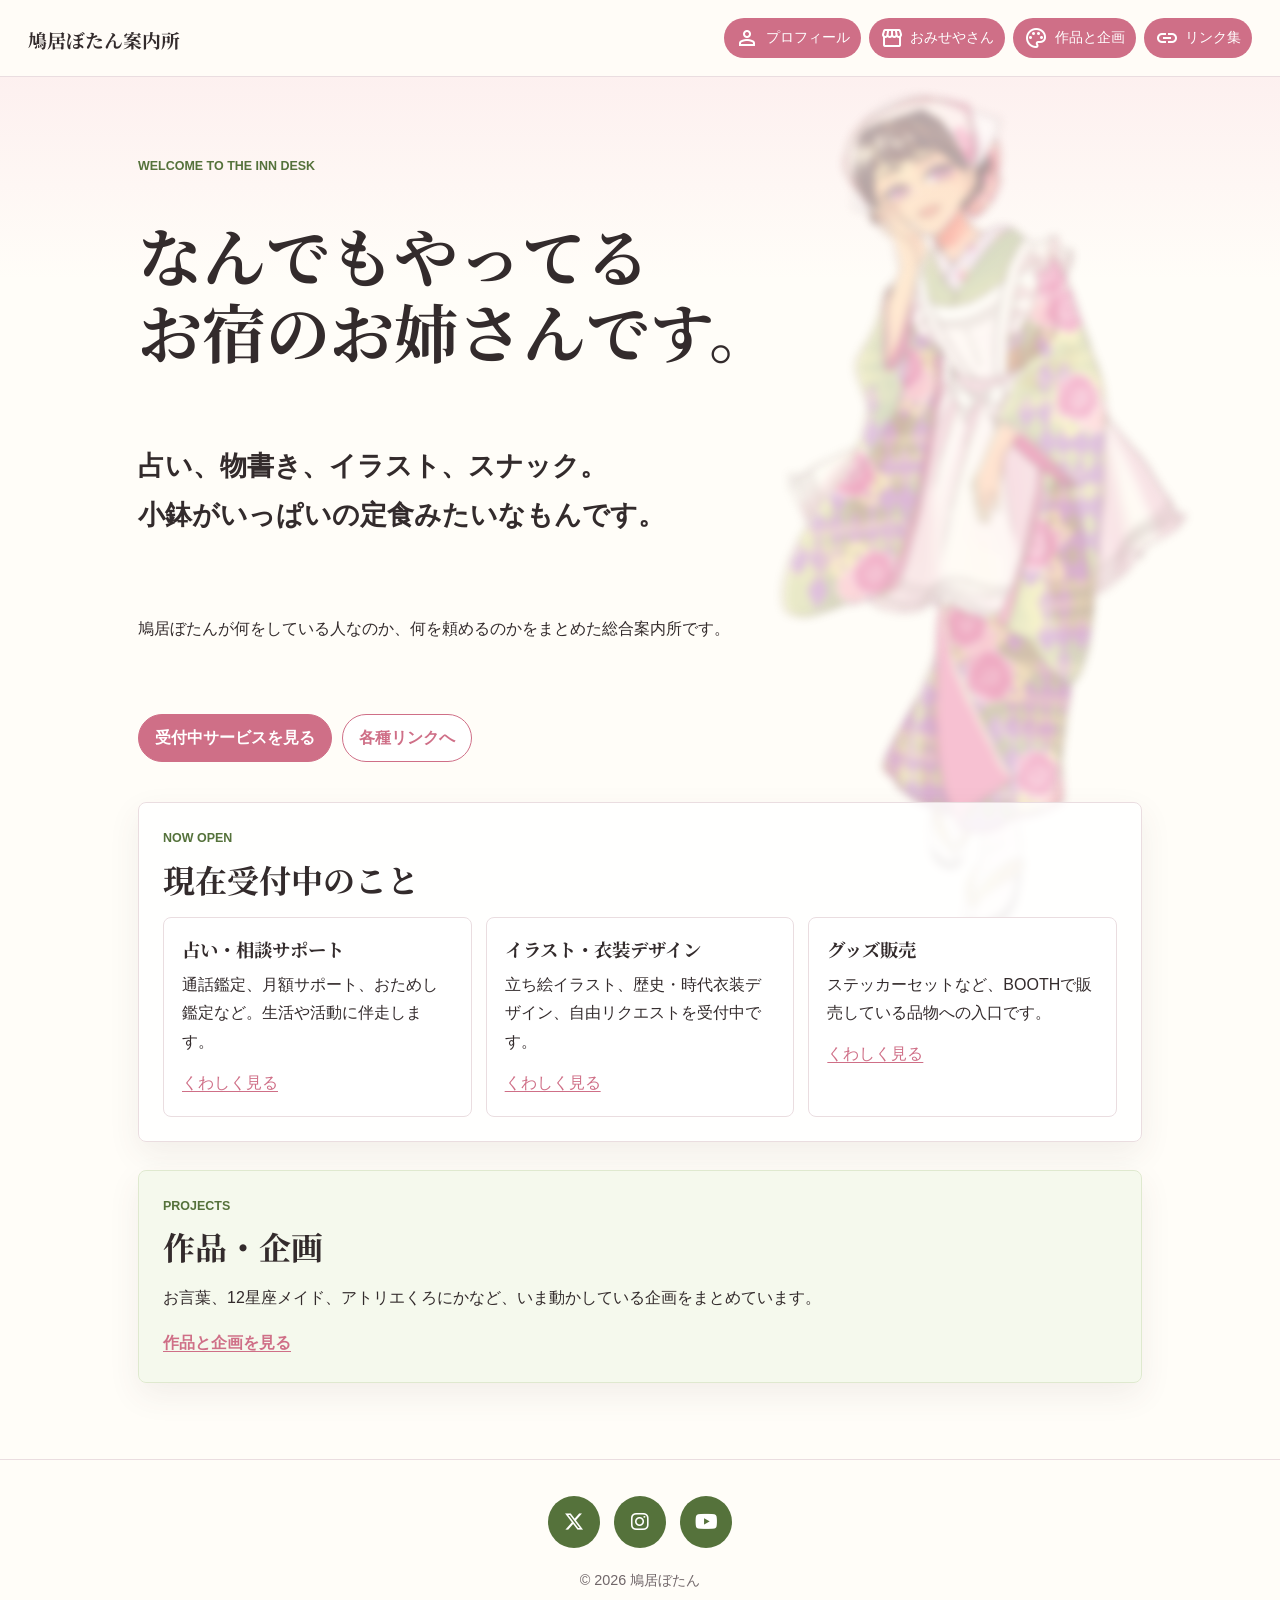
==== index.html @ b20569d3 "サイト公開" ====
<!doctype html>
<html lang="ja">

<head>
  <meta charset="utf-8">
  <meta name="viewport" content="width=device-width, initial-scale=1">
  <title>鳩居ぼたん案内所</title>
  <meta name="description" content="鳩居ぼたんの活動、商品、サービスへの総合案内所です。">
  <meta property="og:title" content="鳩居ぼたん案内所">
  <meta property="og:description" content="なんでもやってるお宿のお姉さんです。">
  <meta property="og:image" content="assets\images\OGP.png">
  <meta property="og:type" content="website">
  <link rel="icon" href="favicon.ico" sizes="any">
  <link rel="shortcut icon" href="favicon.ico">
  <link rel="stylesheet" href="assets/css/style.css">
  <link rel="preconnect" href="https://fonts.googleapis.com">
  <link rel="preconnect" href="https://fonts.gstatic.com" crossorigin>
  <link href="https://fonts.googleapis.com/css2?family=Noto+Serif+JP:wght@400;500;700&display=swap" rel="stylesheet">
  <link rel="stylesheet" href="https://fonts.googleapis.com/css2?family=Material+Symbols+Outlined" />
  <link rel="stylesheet" href="https://cdnjs.cloudflare.com/ajax/libs/font-awesome/6.7.2/css/all.min.css">
</head>

<body>
  <header class="site-header">
    <a class="site-title" href="index.html">鳩居ぼたん案内所</a>
    <nav class="site-nav" aria-label="共通ナビゲーション">

      <a href="profile.html">
        <span class="material-symbols-outlined">person</span>
        <span class="nav-label">プロフィール</span>
      </a>

      <a href="services.html">
        <span class="material-symbols-outlined">storefront</span>
        <span class="nav-label">おみせやさん</span>
      </a>

      <a href="works.html">
        <span class="material-symbols-outlined">palette</span>
        <span class="nav-label">作品と企画</span>
      </a>

      <a href="links.html">
        <span class="material-symbols-outlined">link</span>
        <span class="nav-label">リンク集</span>
      </a>

    </nav>
  </header>

  <main>
    <section class="hero">
      <p class="eyebrow">Welcome to the inn desk</p>
      <h1>なんでもやってる<br>お宿のお姉さんです。</h1>
      <p class="catch">
        占い、物書き、イラスト、スナック。<br>
        小鉢がいっぱいの定食みたいなもんです。
      </p>
      <p>
        鳩居ぼたんが何をしている人なのか、何を頼めるのかをまとめた総合案内所です。
      </p>
      <div class="hero-actions">
        <a class="button primary" href="services.html">受付中サービスを見る</a>
        <a class="button" href="links.html">各種リンクへ</a>
      </div>
    </section>

    <section class="section">
      <div class="section-heading">
        <p class="eyebrow">Now open</p>
        <h2>現在受付中のこと</h2>
      </div>
      <div class="card-grid">
        <article class="card">
          <h3>占い・相談サポート</h3>
          <p>通話鑑定、月額サポート、おためし鑑定など。生活や活動に伴走します。</p>
          <a href="services.html#uranai">くわしく見る</a>
        </article>
        <article class="card">
          <h3>イラスト・衣装デザイン</h3>
          <p>立ち絵イラスト、歴史・時代衣装デザイン、自由リクエストを受付中です。</p>
          <a href="services.html#illust">くわしく見る</a>
        </article>
        <article class="card">
          <h3>グッズ販売</h3>
          <p>ステッカーセットなど、BOOTHで販売している品物への入口です。</p>
          <a href="services.html#goods">くわしく見る</a>
        </article>
      </div>
    </section>

    <section class="section soft">
      <div class="section-heading">
        <p class="eyebrow">Projects</p>
        <h2>作品・企画</h2>
      </div>
      <p>
        お言葉、12星座メイド、アトリエくろにかなど、いま動かしている企画をまとめています。
      </p>
      <a class="text-link" href="works.html">作品と企画を見る</a>
    </section>

  </main>

  <footer class="site-footer">

    <div class="footer-links">

      <a href="https://x.com/peony_poppo" aria-label="X">
        <i class="fa-brands fa-x-twitter"></i>
      </a>

      <a href="https://www.instagram.com/peony_poppo/" aria-label="Instagram">
        <i class="fa-brands fa-instagram"></i>
      </a>

      <a href="https://www.youtube.com/" aria-label="YouTube">
        <i class="fa-brands fa-youtube"></i>
      </a>

    </div>

    <p>&copy; 2026 鳩居ぼたん</p>

  </footer>
</body>

</html>
---- assets/css/style.css ----
:root {
  --sakura: #f7c9d5;
  --sakura-deep: #cf6f87;
  --kusa: #9fbe78;
  --kusa-deep: #55723b;
  --cream: #fffdf8;
  --paper: #ffffff;
  --ink: #332b2c;
  --muted: #706669;
  --line: #eadde0;
  --shadow: 0 12px 32px rgba(83, 60, 65, 0.08);
}

* {
  box-sizing: border-box;
}

body {
  margin: 0;
  color: var(--ink);
  background:
    linear-gradient(180deg, rgba(247, 201, 213, 0.34), rgba(255, 253, 248, 0) 280px),
    var(--cream);
  font-family:
    -apple-system,
    BlinkMacSystemFont,
    "Yu Gothic",
    sans-serif;

  h1,
  h2,
  h3,
  .site-title {
    font-family: "Noto Serif JP", serif;
  }

  line-height: 1.8;
}

a {
  color: var(--sakura-deep);
  text-decoration-thickness: 0.08em;
  text-underline-offset: 0.18em;
}

a:hover {
  color: var(--kusa-deep);
}

.site-header {
  position: sticky;
  display: flex;
  flex-direction: column;
  gap: 14px;
  padding: 18px 18px 14px;
  border-bottom: 1px solid var(--line);
  background: rgba(255, 253, 248, 0.92);
}

.site-title {
  color: var(--ink);
  font-weight: 700;
  font-size: 1.18rem;
  text-decoration: none;
}

.site-nav {
  display: flex;
  gap: 8px;
  overflow-x: auto;
  padding-bottom: 4px;
}

.site-nav a {
  background: var(--sakura-deep);
  color: white;
  border: none;

  transition:
    transform .15s ease,
    opacity .15s ease;
  flex: 0 0 auto;
  padding: 7px 11px;
  border-radius: 999px;
  font-size: 0.9rem;
  text-decoration: none;
  display: flex;
  align-items: center;
  gap: .4rem;
}

.site-nav a .material-symbols-outlined {
  color: white;
}

.site-nav a:hover {
  opacity: .9;
  transform: translateY(2px);
}

.site-nav a[aria-current="page"] {
  background: var(--kusa-deep);
}

main {
  width: min(100%, 1040px);
  margin: 0 auto;
  padding: 24px 18px 48px;
}

.hero {
  display: grid;
  gap: 2rem;
  align-items: center;
}

.hero-image img {
  width: 100%;
  max-width: 360px;
  height: auto;
  display: block;
  margin: 0 auto;
}

.hero,
.page-title,
.section {
  margin: 0 0 28px;
}

.hero {
  padding: 30px 0 12px;
}

.hero h1,
.page-title h1 {
  max-width: 760px;
  margin: 0 0 14px;
  font-size: clamp(2rem, 8vw, 4rem);
  line-height: 1.18;
}

.catch {
  max-width: 700px;
  font-size: clamp(1.15rem, 4vw, 1.7rem);
  font-weight: 700;
}

.eyebrow {
  margin: 0 0 8px;
  color: var(--kusa-deep);
  font-size: 0.78rem;
  font-weight: 700;
  letter-spacing: 0;
  text-transform: uppercase;
}

.hero p,
.page-title p,
.section>p {
  max-width: 760px;
}

.hero-actions {
  display: flex;
  flex-wrap: wrap;
  gap: 10px;
  margin-top: 22px;
}

body::before {
  content: "";

  position: fixed;

  right: -150px;
  top: 50px;

  width: 900px;
  height: 900px;

  background:
    url("../images/botan-main.png") no-repeat center center;

  background-size: contain;

  opacity: .4;

  filter: blur(4px);

  pointer-events: none;
  z-index: -1;
}

.button {
  display: inline-flex;
  align-items: center;
  min-height: 44px;
  padding: 9px 16px;
  border: 1px solid var(--sakura-deep);
  border-radius: 999px;
  background: var(--paper);
  color: var(--sakura-deep);
  font-weight: 700;
  text-decoration: none;
}

.button.primary {
  background: var(--sakura-deep);
  color: #fff;
}

.section {
  padding: 24px;
  border: 1px solid var(--line);
  border-radius: 8px;
  background: rgba(255, 255, 255, 0.82);
  box-shadow: var(--shadow);
}

.section.soft {
  background: rgba(244, 249, 235, 0.88);
  border-color: #dfe9cf;
}

.section-heading {
  margin-bottom: 16px;
}

h2 {
  margin: 0 0 14px;
  font-size: clamp(1.45rem, 5vw, 2rem);
  line-height: 1.35;
}

h3 {
  margin: 0 0 8px;
  font-size: 1.15rem;
  line-height: 1.45;
}

.card-grid,
.project-grid {
  display: grid;
  gap: 14px;
}

.card,
.project-card,
.menu-item {
  padding: 18px;
  border: 1px solid var(--line);
  border-radius: 8px;
  background: var(--paper);
}

.card p,
.project-card p,
.menu-item p {
  margin: 0 0 12px;
}

.project-card h2 {
  font-size: 1.8rem;
}

.text-link {
  font-weight: 700;
}

.link-panels,
.link-list {
  display: grid;
  gap: 10px;
}

.link-panels a,
.link-list a {
  display: block;
  padding: 14px 16px;
  border: 1px solid var(--line);
  border-radius: 8px;
  background: var(--paper);
  color: var(--ink);
  font-weight: 700;
  text-decoration: none;
}

.link-list a {
  display: grid;
  gap: 2px;
}

.link-list small {
  color: var(--muted);
  font-weight: 400;
  line-height: 1.6;
}

.small-note {
  color: var(--muted);
  font-size: 0.92rem;
}

.statement {
  padding: 16px 18px;
  border-left: 5px solid var(--kusa);
  background: #fff8fa;
  font-weight: 700;
}

.check-list,
.timeline {
  margin: 0;
  padding-left: 1.2rem;
}

.check-list li,
.timeline li {
  margin-bottom: 8px;
}

.timeline span {
  display: block;
  color: var(--sakura-deep);
  font-weight: 700;
}

.menu-list {
  display: grid;
  gap: 14px;
}

.price {
  color: var(--kusa-deep);
  font-weight: 700;
}

.image-slot {
  display: grid;
  min-height: 150px;
  aspect-ratio: 1 /1;
  margin-bottom: 16px;
  place-items: center;
  border: 1px dashed #d8c6cb;
  border-radius: 8px;
  background: linear-gradient(135deg, rgba(247, 201, 213, 0.45), rgba(244, 249, 235, 0.75));
  color: var(--muted);
  font-size: 0.82rem;
}

.project-image {
  display: block;
  width: 100%;
  margin-bottom: 16px;
  border-radius: 8px;
  object-fit: cover;
}

.site-footer {
  padding: 36px 18px;
  border-top: 1px solid var(--line);
  text-align: center;
}

.footer-links {
  display: flex;
  justify-content: center;
  gap: 14px;
  margin-bottom: 20px;
}

.footer-links a {
  width: 52px;
  height: 52px;

  display: flex;
  align-items: center;
  justify-content: center;

  border-radius: 999px;

  background: var(--kusa-deep);
  color: white;

  text-decoration: none;

  transition:
    transform .15s ease,
    opacity .15s ease;
}

.footer-links a:hover {
  opacity: .9;
  transform: translateY(2px);
}

.footer-links i {
  font-size: 1.25rem;
}

.footer-links span {
  font-size: 1.25rem;
  font-weight: 700;
  line-height: 1;
}

.site-footer p {
  margin: 0;
  color: var(--muted);
  font-size: .9rem;
}

@media (max-width: 719px) {

  .hero {
    display: flex;
    flex-direction: column;
    align-items: center;
    text-align: center;

    min-height: auto;
    padding-top: 2rem;
  }

  body::before {
    right: -400px;
    bottom: -130px;
  }

  .site-nav a {
    justify-content: center;
    min-width: 48px;
    padding: 10px;
  }

  .nav-label {
    display: none;
  }

  .material-symbols-outlined {
    font-size: 1.4rem;
  }

}

@media (min-width: 720px) {
  .site-header {
    top: 0;
    z-index: 10;
    flex-direction: row;
    align-items: center;
    justify-content: space-between;
    padding-inline: 28px;
  }

  main {
    padding-top: 48px;
  }

  .card-grid,
  .project-grid {
    grid-template-columns: repeat(3, 1fr);
  }

  .link-panels {
    grid-template-columns: repeat(4, 1fr);
  }

  .link-list {
    grid-template-columns: repeat(2, 1fr);
  }

  .timeline span {
    display: inline-block;
    min-width: 8.5em;
  }
}
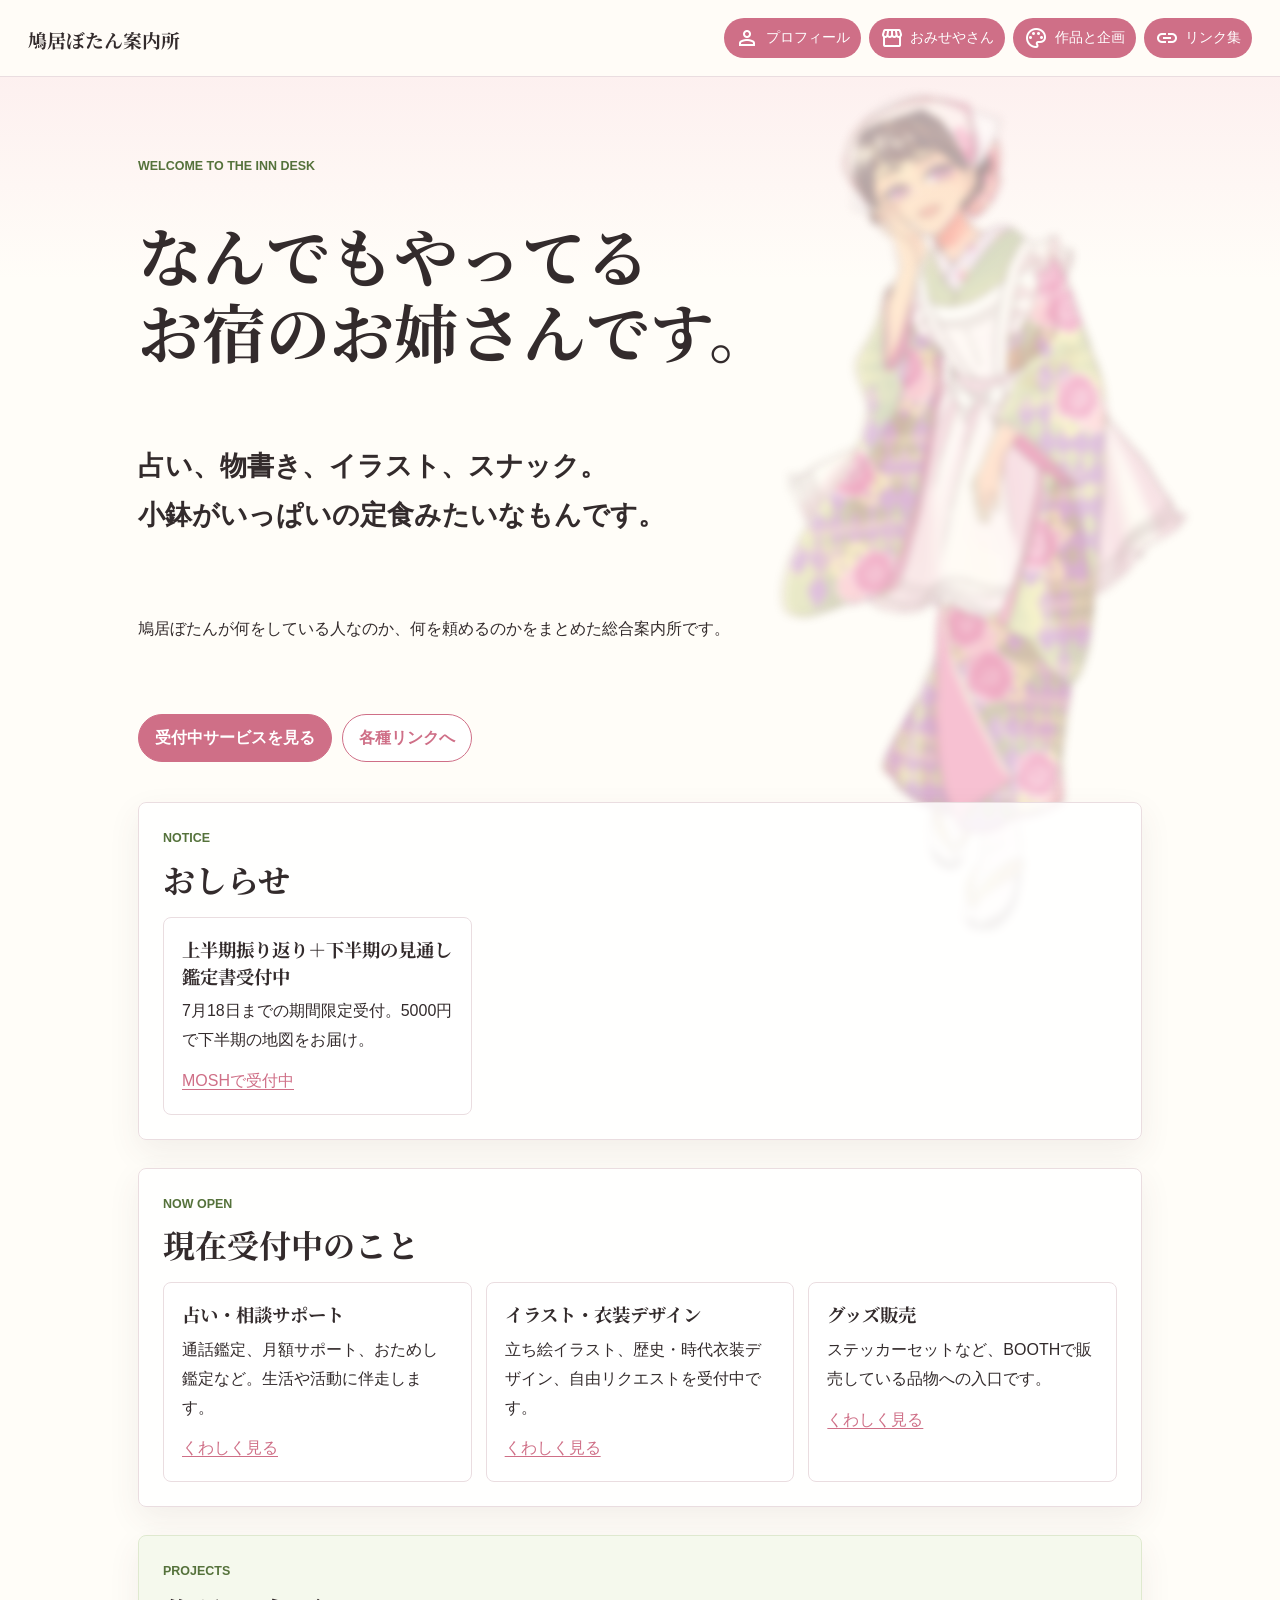
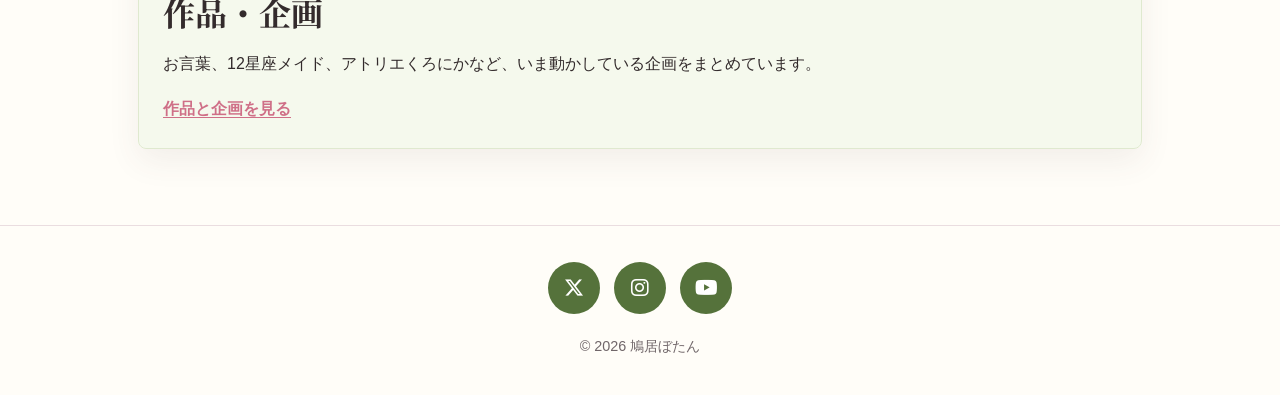
==== commit 8ef395b1: "下半期鑑定おしらせ追加、つなぐリンク追加、外部リンク別タブ化" ====
--- a/index.html
+++ b/index.html
@@ -8,8 +8,9 @@
   <meta name="description" content="鳩居ぼたんの活動、商品、サービスへの総合案内所です。">
   <meta property="og:title" content="鳩居ぼたん案内所">
   <meta property="og:description" content="なんでもやってるお宿のお姉さんです。">
-  <meta property="og:image" content="assets\images\OGP.png">
+  <meta property="og:image" content="https://kagefmie-i.github.io/hatoi-botan-guide/assets/images/OGP.png">
   <meta property="og:type" content="website">
+  <meta name="twitter:card" content="summary_large_image">
   <link rel="icon" href="favicon.ico" sizes="any">
   <link rel="shortcut icon" href="favicon.ico">
   <link rel="stylesheet" href="assets/css/style.css">
@@ -67,6 +68,20 @@
 
     <section class="section">
       <div class="section-heading">
+        <p class="eyebrow">Notice</p>
+        <h2>おしらせ</h2>
+      </div>
+      <div class="card-grid">
+        <article class="card">
+          <h3>上半期振り返り＋下半期の見通し鑑定書受付中</h3>
+          <p>7月18日までの期間限定受付。5000円で下半期の地図をお届け。</p>
+          <a href="https://mosh.jp/services/383291?openExternalBrowser=1" target="_blank"
+            rel="noopener noreferrer">MOSHで受付中</a>
+        </article>
+      </div>
+    </section>
+    <section class="section">
+      <div class="section-heading">
         <p class="eyebrow">Now open</p>
         <h2>現在受付中のこと</h2>
       </div>
@@ -106,15 +121,15 @@
 
     <div class="footer-links">
 
-      <a href="https://x.com/peony_poppo" aria-label="X">
+      <a href="https://x.com/peony_poppo" aria-label="X" target="_blank" rel="noopener noreferrer">
         <i class="fa-brands fa-x-twitter"></i>
       </a>
 
-      <a href="https://www.instagram.com/peony_poppo/" aria-label="Instagram">
+      <a href="https://www.instagram.com/peony_poppo/" aria-label="Instagram" target="_blank" rel="noopener noreferrer">
         <i class="fa-brands fa-instagram"></i>
       </a>
 
-      <a href="https://www.youtube.com/" aria-label="YouTube">
+      <a href="https://www.youtube.com/" aria-label="YouTube" target="_blank" rel="noopener noreferrer">
         <i class="fa-brands fa-youtube"></i>
       </a>
 
--- a/assets/css/style.css
+++ b/assets/css/style.css
@@ -158,7 +158,7 @@
 .hero p,
 .page-title p,
 .section>p {
-  max-width: 760px;
+  max-width: 840px;
 }
 
 .hero-actions {
@@ -349,6 +349,10 @@
   font-size: 0.82rem;
 }
 
+.image-slot.book {
+  aspect-ratio: 1 /1.6;
+}
+
 .project-image {
   display: block;
   width: 100%;
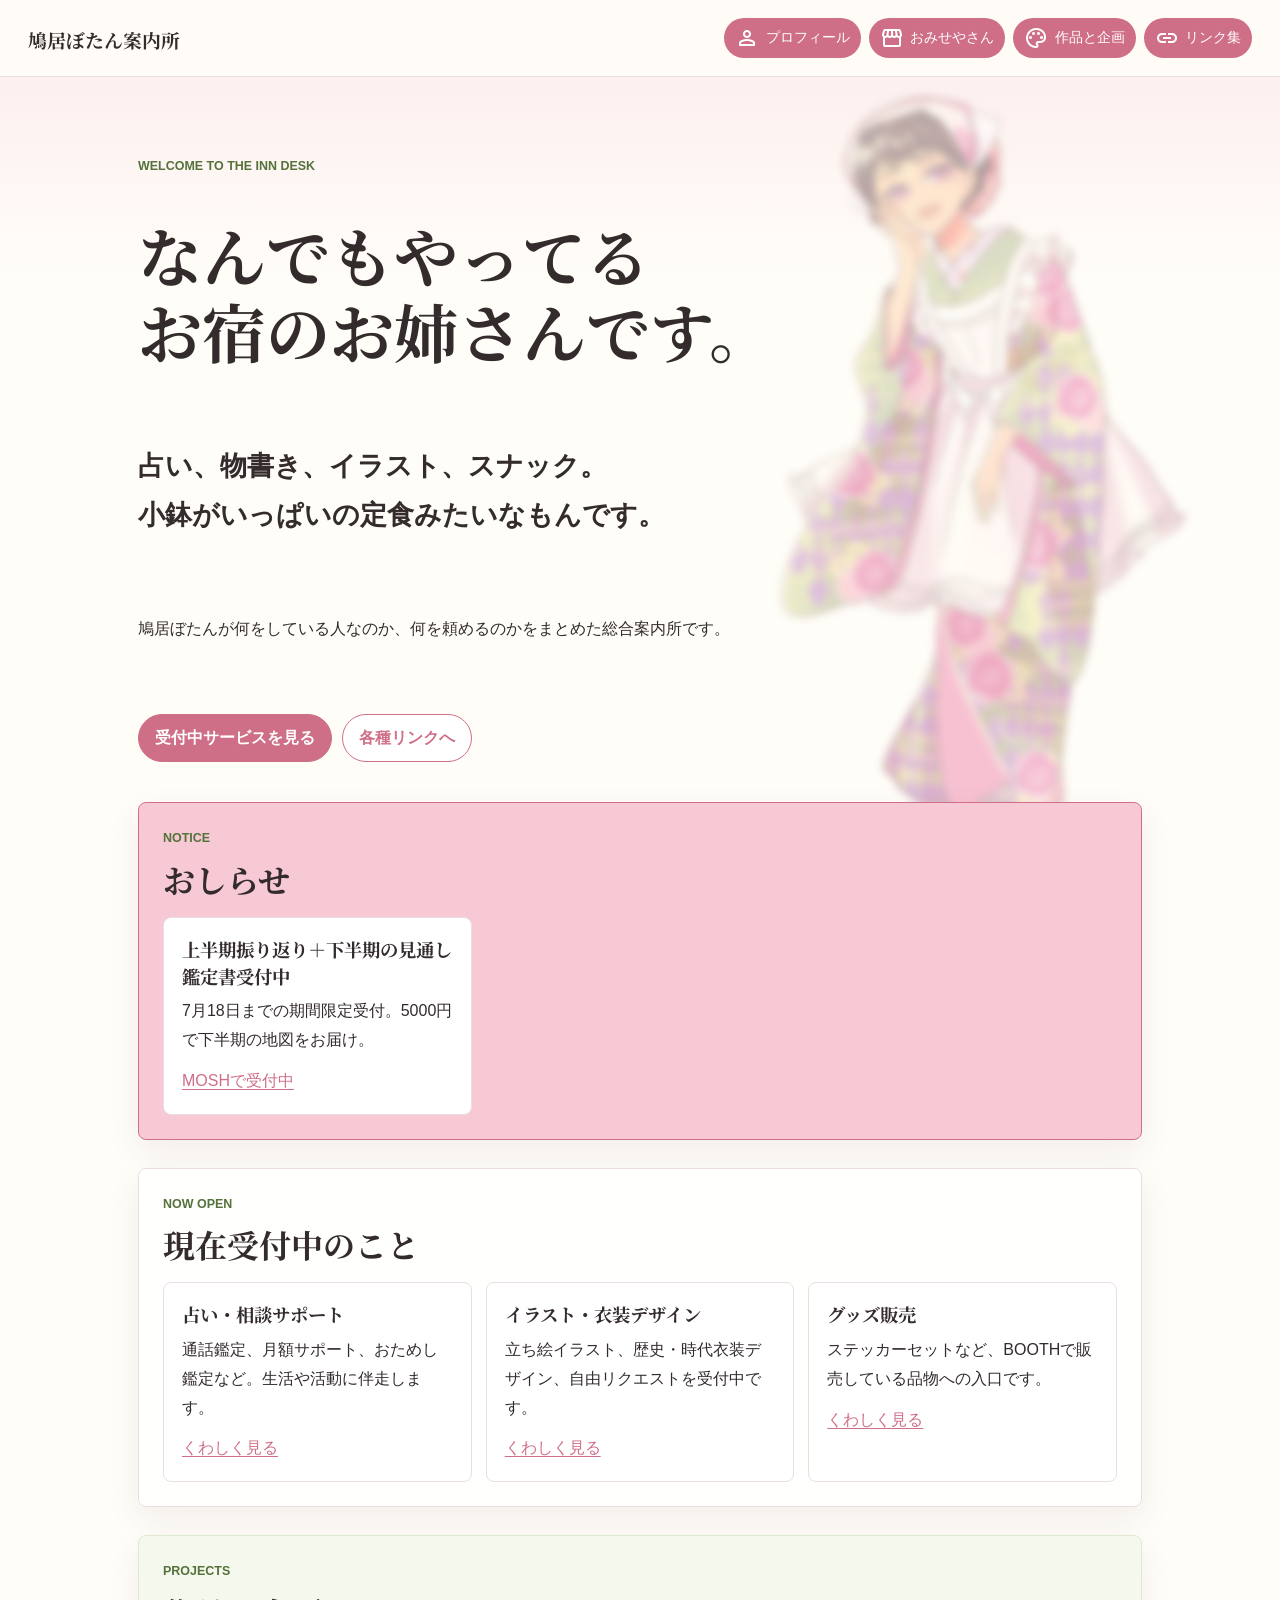
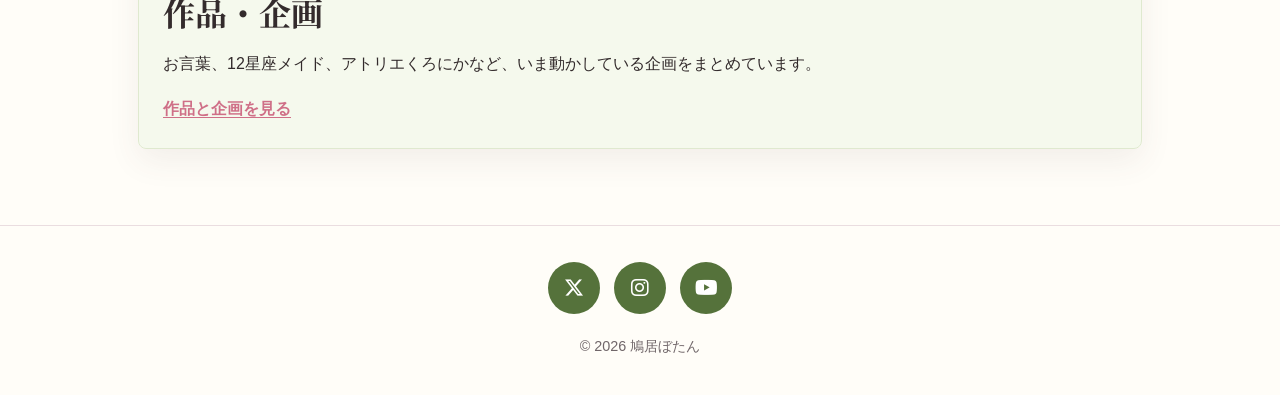
==== commit 46813adb: "おしらせ背景色変更" ====
--- a/index.html
+++ b/index.html
@@ -66,7 +66,7 @@
       </div>
     </section>
 
-    <section class="section">
+    <section class="section notice">
       <div class="section-heading">
         <p class="eyebrow">Notice</p>
         <h2>おしらせ</h2>
@@ -129,7 +129,7 @@
         <i class="fa-brands fa-instagram"></i>
       </a>
 
-      <a href="https://www.youtube.com/" aria-label="YouTube" target="_blank" rel="noopener noreferrer">
+      <a href="https://www.youtube.com/@peony_poppo" aria-label="YouTube" target="_blank" rel="noopener noreferrer">
         <i class="fa-brands fa-youtube"></i>
       </a>
 
--- a/assets/css/style.css
+++ b/assets/css/style.css
@@ -223,6 +223,11 @@
   border-color: #dfe9cf;
 }
 
+.section.notice {
+  background: #f7c9d5;
+  border-color: var(--sakura-deep)
+}
+
 .section-heading {
   margin-bottom: 16px;
 }
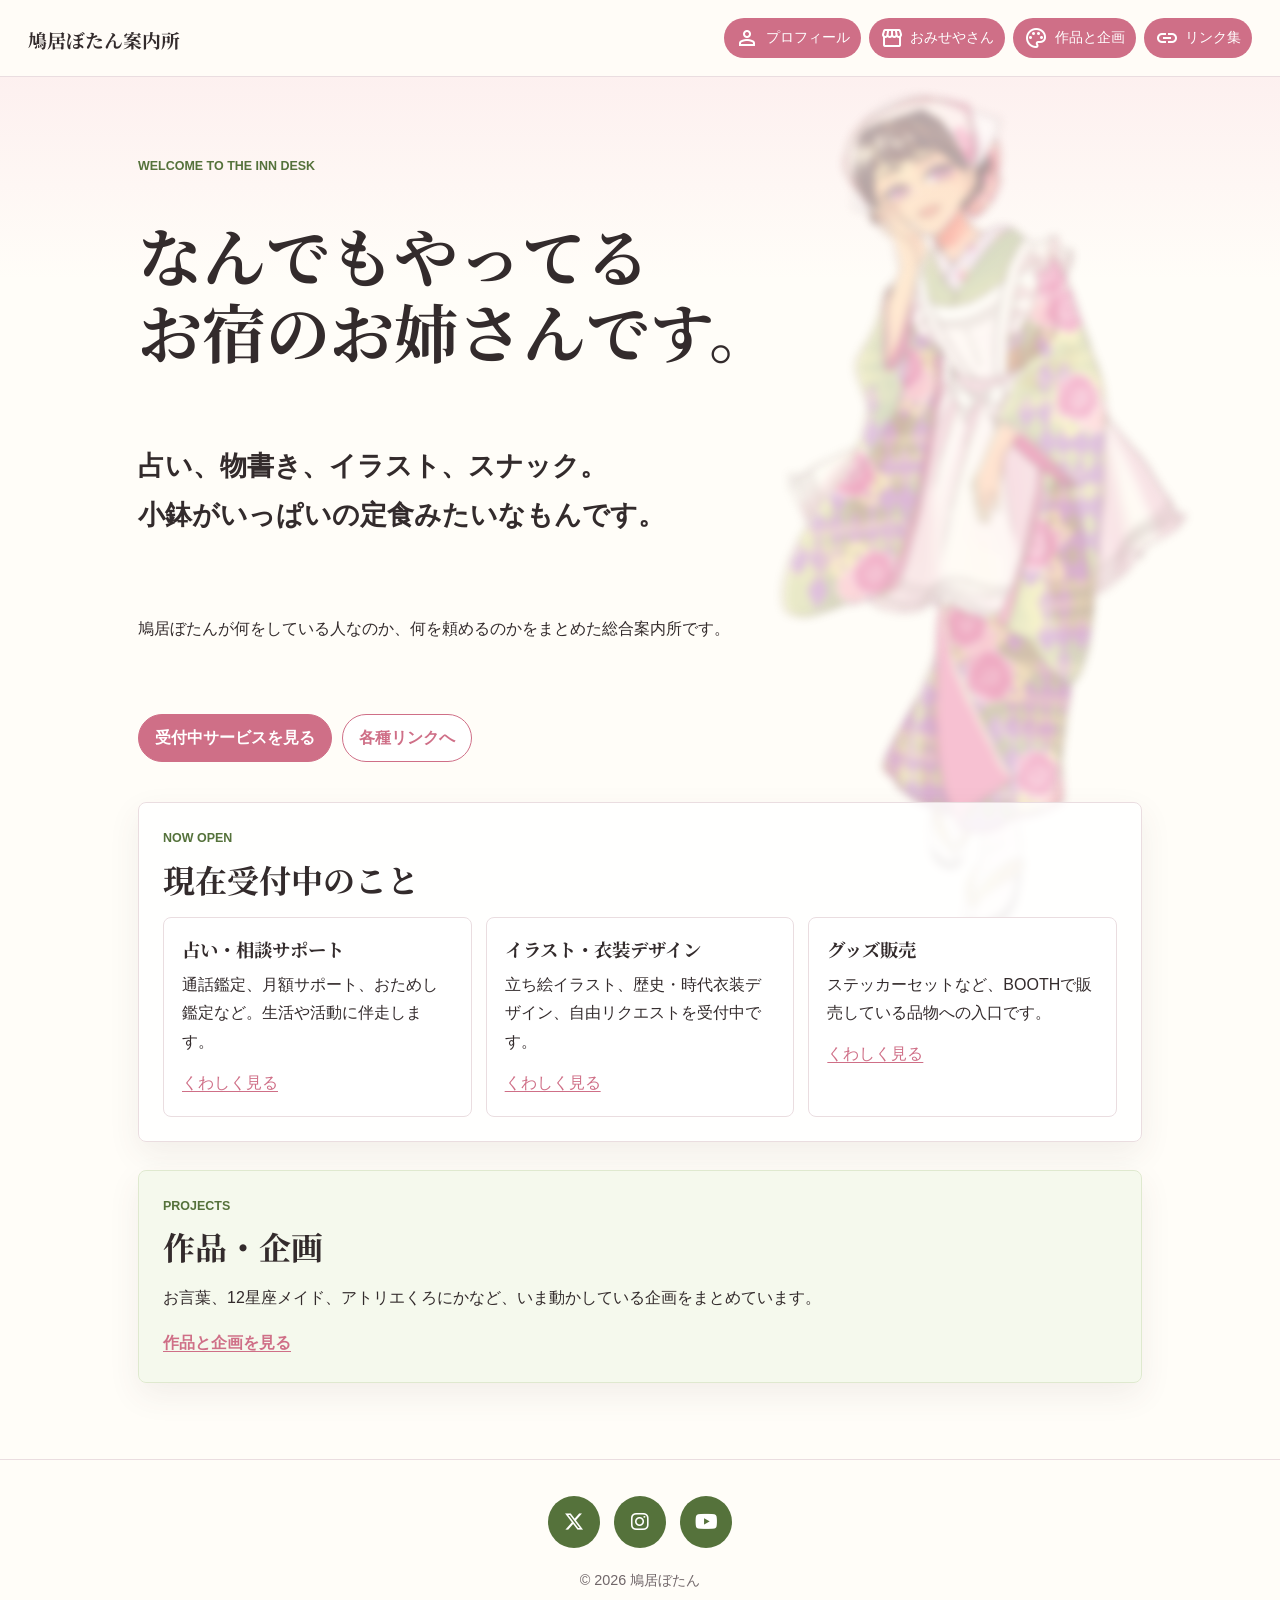
==== commit ccc682fe: "期間限定メニュー削除" ====
--- a/index.html
+++ b/index.html
@@ -65,21 +65,6 @@
         <a class="button" href="links.html">各種リンクへ</a>
       </div>
     </section>
-
-    <section class="section notice">
-      <div class="section-heading">
-        <p class="eyebrow">Notice</p>
-        <h2>おしらせ</h2>
-      </div>
-      <div class="card-grid">
-        <article class="card">
-          <h3>上半期振り返り＋下半期の見通し鑑定書受付中</h3>
-          <p>7月18日までの期間限定受付。5000円で下半期の地図をお届け。</p>
-          <a href="https://mosh.jp/services/383291?openExternalBrowser=1" target="_blank"
-            rel="noopener noreferrer">MOSHで受付中</a>
-        </article>
-      </div>
-    </section>
     <section class="section">
       <div class="section-heading">
         <p class="eyebrow">Now open</p>
